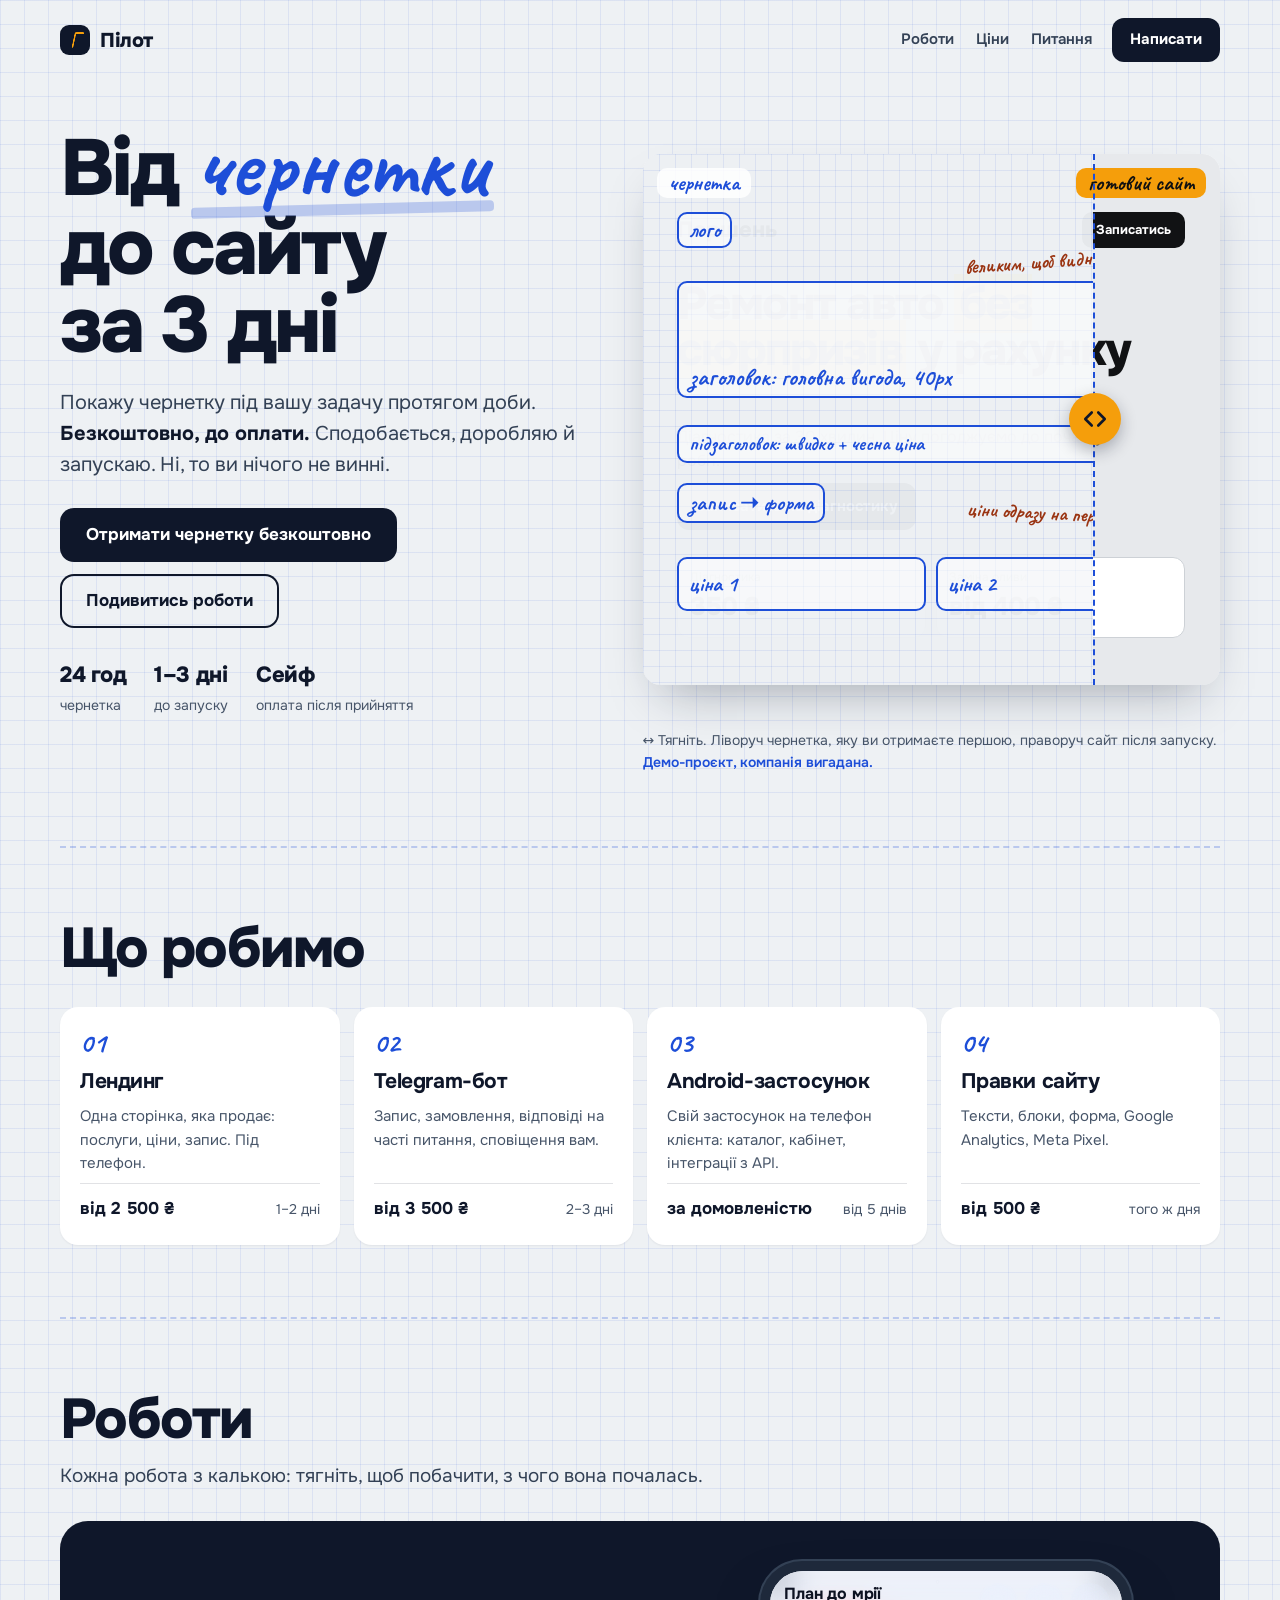
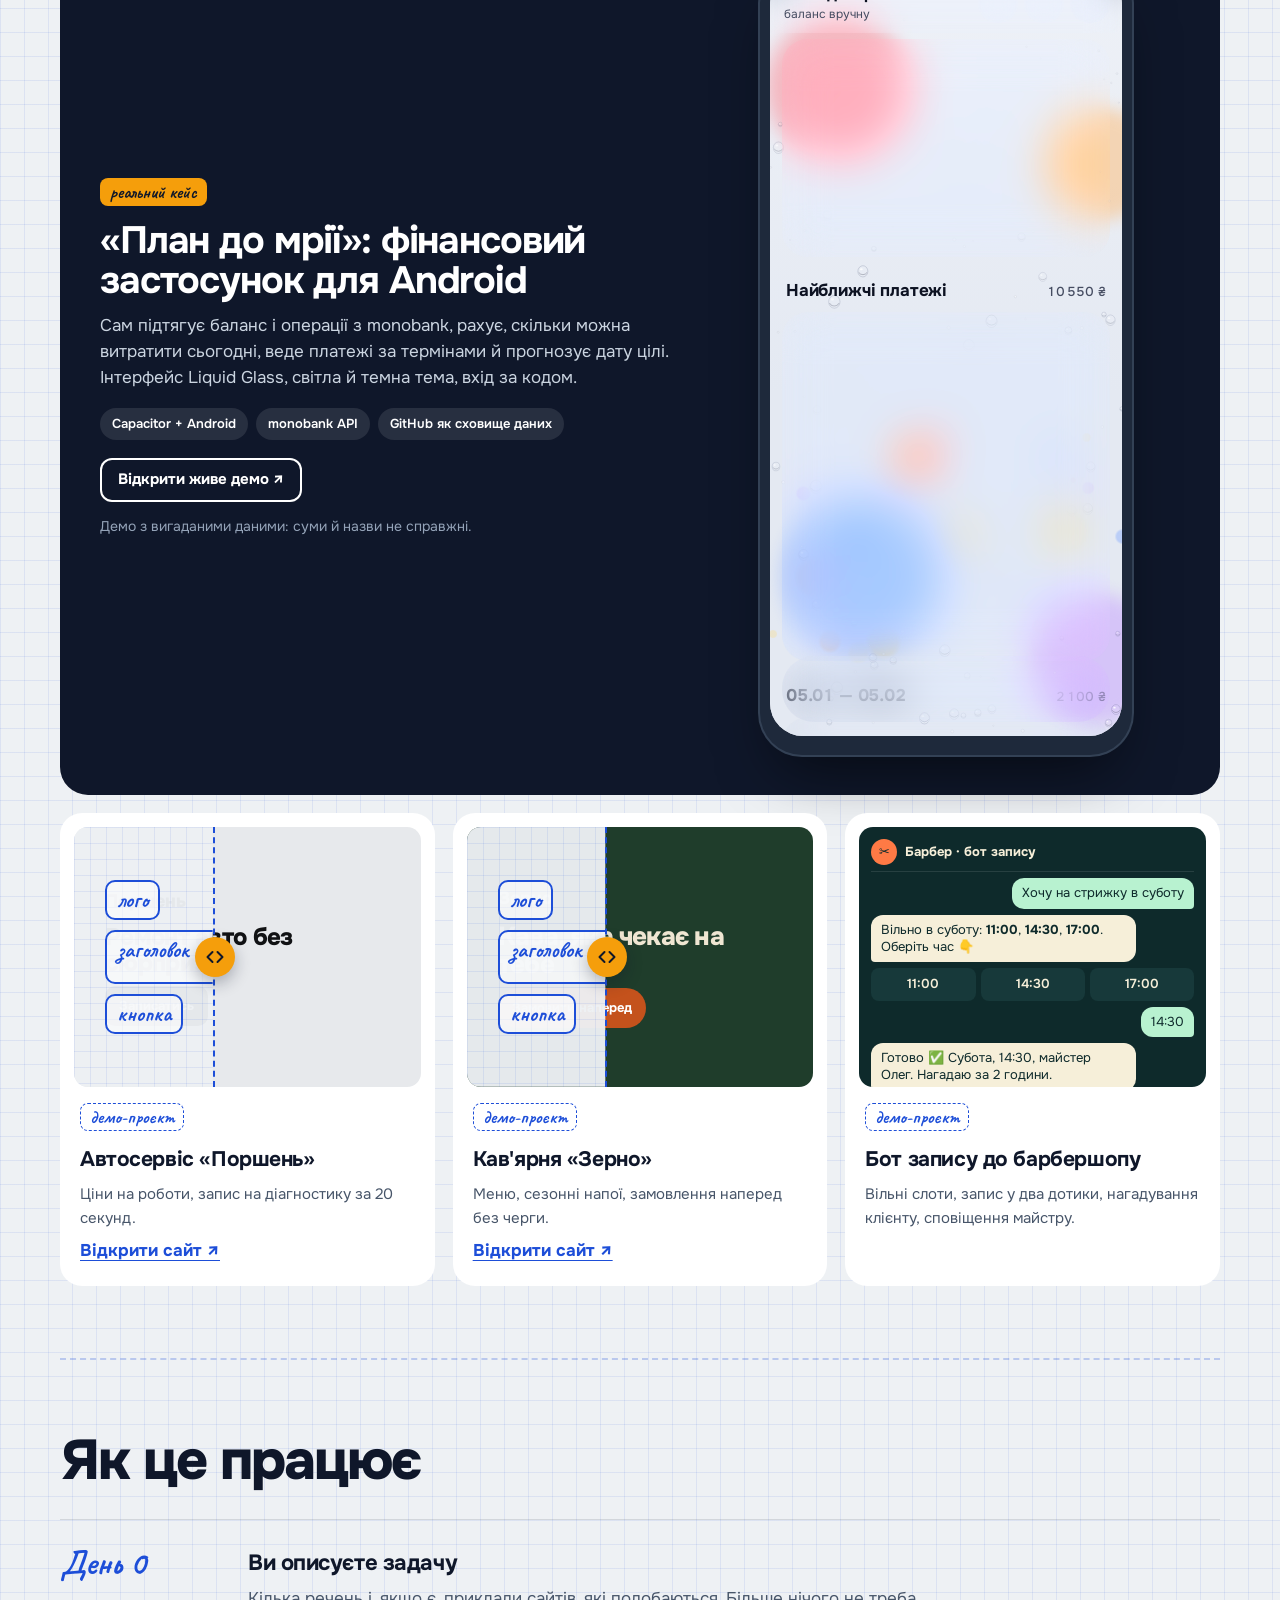
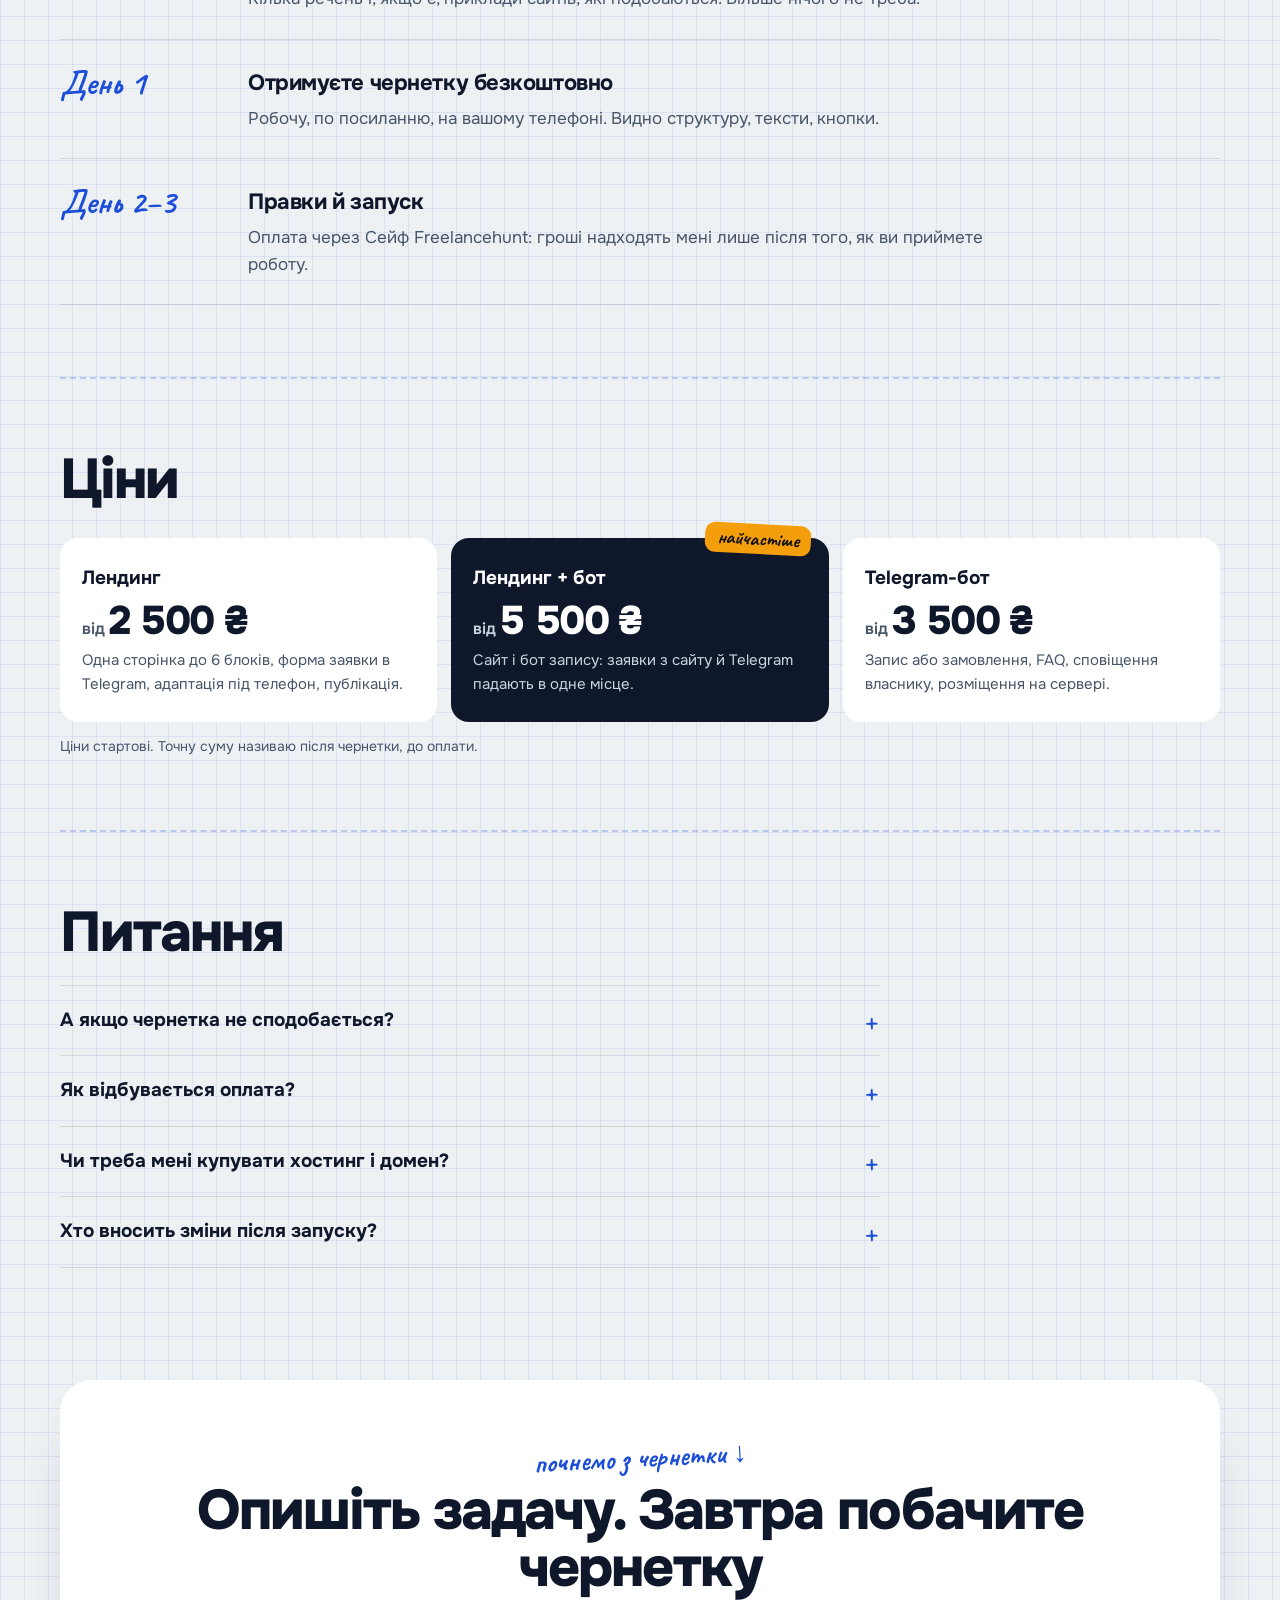
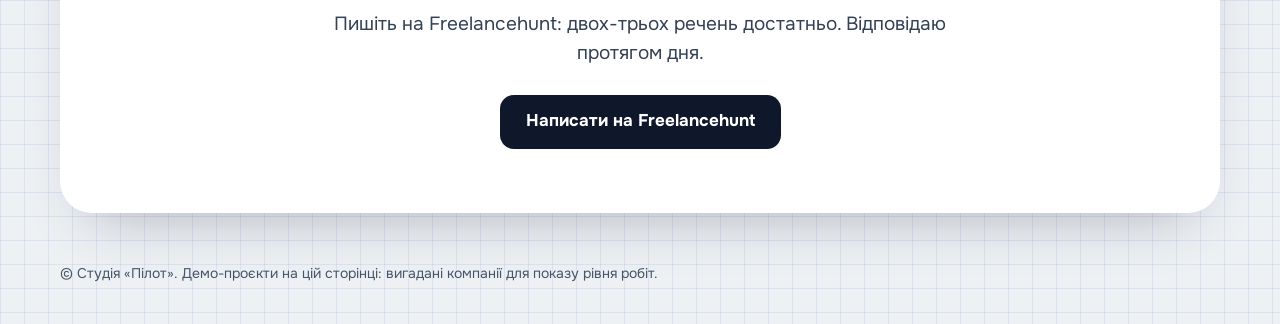
==== index.html @ ed615c6d "Портфоліо студії «Пілот»" ====
<!doctype html>
<html lang="uk">
<head>
<meta charset="utf-8">
<meta name="viewport" content="width=device-width, initial-scale=1">
<title>Пілот — лендинги, Telegram-боти та застосунки за 1–3 дні</title>
<meta name="description" content="Студія «Пілот»: лендинги від 2 500 ₴, Telegram-боти від 3 500 ₴, Android-застосунки. Безкоштовна чернетка під вашу задачу протягом доби — до оплати.">
<meta name="theme-color" content="#EEF1F4">
<link rel="preconnect" href="https://fonts.googleapis.com">
<link rel="preconnect" href="https://fonts.gstatic.com" crossorigin>
<link href="https://fonts.googleapis.com/css2?family=Onest:wght@400;500;600;700;800&family=Caveat:wght@600;700&display=swap" rel="stylesheet">
<link rel="stylesheet" href="assets/site.css">
</head>
<body>
<header class="nav wrap">
  <a class="logo" href="#top" aria-label="Пілот — на початок"><span class="logo-mark" aria-hidden="true"></span>Пілот</a>
  <nav aria-label="Розділи"><a href="#work">Роботи</a><a href="#price">Ціни</a><a href="#faq">Питання</a></nav>
  <a class="btn btn-sm" href="#contact">Написати</a>
</header>

<main id="top">
  <section class="hero wrap">
    <div class="hero-copy">
      <h1>Від <span class="pencil">чернетки</span> до&nbsp;сайту за&nbsp;3&nbsp;дні</h1>
      <p class="lead">Покажу чернетку під вашу задачу протягом доби. <b>Безкоштовно, до оплати.</b> Сподобається, доробляю й запускаю. Ні, то ви нічого не винні.</p>
      <div class="row">
        <a class="btn" href="#contact">Отримати чернетку безкоштовно</a>
        <a class="btn btn-ghost" href="#work">Подивитись роботи</a>
      </div>
      <ul class="facts" aria-label="Коротко">
        <li><b>24 год</b><span>чернетка</span></li>
        <li><b>1–3 дні</b><span>до запуску</span></li>
        <li><b>Сейф</b><span>оплата після прийняття</span></li>
      </ul>
    </div>

    <figure class="cmp cmp-hero" style="--x:52%" data-cmp>
      <div class="sheet final" aria-hidden="true">
        <div class="s-nav"><b>Поршень</b><span class="s-pill">Записатись</span></div>
        <div class="s-h">Ремонт авто <mark>без сюрпризів</mark> у рахунку</div>
        <div class="s-sub">Діагностика за 30 хвилин. Ціну погоджуємо до початку робіт.</div>
        <span class="s-btn">Записатись на діагностику</span>
        <div class="s-cards"><div><small>Діагностика</small><b>350 ₴</b></div><div><small>Заміна оливи</small><b>від 400 ₴</b></div></div>
      </div>
      <div class="sheet draft" aria-hidden="true">
        <div class="s-nav"><span class="w w-logo">лого</span><span class="w w-pill">кнопка</span></div>
        <div class="s-h w w-h">заголовок: головна вигода, 40px</div>
        <div class="s-sub w w-sub">підзаголовок: швидко + чесна ціна</div>
        <span class="w w-btn">запис ➝ форма</span>
        <div class="s-cards"><div class="w">ціна 1</div><div class="w">ціна 2</div></div>
        <span class="note n1">великим, щоб видно з телефона</span>
        <span class="note n2">ціни одразу на першому екрані!</span>
      </div>
      <span class="cmp-tag cmp-l">чернетка</span><span class="cmp-tag cmp-r">готовий сайт</span>
      <span class="cmp-handle" aria-hidden="true"><svg viewBox="0 0 24 24"><path d="m9 6-6 6 6 6M15 6l6 6-6 6"/></svg></span>
      <input class="cmp-range" type="range" min="0" max="100" value="52" aria-label="Порівняти чернетку і готовий сайт: ліворуч чернетка, праворуч готовий сайт">
    </figure>
    <p class="cmp-note">↔ Тягніть. Ліворуч чернетка, яку ви отримаєте першою, праворуч сайт після запуску. <i>Демо-проєкт, компанія вигадана.</i></p>
  </section>

  <section class="band wrap" id="services" aria-labelledby="s-h">
    <h2 id="s-h">Що робимо</h2>
    <ol class="services">
      <li><span class="num">01</span><b>Лендинг</b><p>Одна сторінка, яка продає: послуги, ціни, запис. Під телефон.</p><span class="meta"><b>від 2 500 ₴</b>1–2 дні</span></li>
      <li><span class="num">02</span><b>Telegram-бот</b><p>Запис, замовлення, відповіді на часті питання, сповіщення вам.</p><span class="meta"><b>від 3 500 ₴</b>2–3 дні</span></li>
      <li><span class="num">03</span><b>Android-застосунок</b><p>Свій застосунок на телефон клієнта: каталог, кабінет, інтеграції з API.</p><span class="meta"><b>за домовленістю</b>від 5 днів</span></li>
      <li><span class="num">04</span><b>Правки сайту</b><p>Тексти, блоки, форма, Google Analytics, Meta Pixel.</p><span class="meta"><b>від 500 ₴</b>того ж дня</span></li>
    </ol>
  </section>

  <section class="band wrap" id="work" aria-labelledby="w-h">
    <h2 id="w-h">Роботи</h2>
    <p class="band-lead">Кожна робота з калькою: тягніть, щоб побачити, з чого вона почалась.</p>

    <article class="case case-app">
      <div class="case-copy">
        <span class="origin real">реальний кейс</span>
        <h3>«План до мрії»: фінансовий застосунок для Android</h3>
        <p>Сам підтягує баланс і операції з monobank, рахує, скільки можна витратити сьогодні, веде платежі за термінами й прогнозує дату цілі. Інтерфейс Liquid Glass, світла й темна тема, вхід за кодом.</p>
        <ul class="stack"><li>Capacitor + Android</li><li>monobank API</li><li>GitHub як сховище даних</li></ul>
        <a class="btn btn-ghost btn-sm" href="app-demo/" target="_blank" rel="noopener">Відкрити живе демо ↗</a>
        <p class="fine">Демо з вигаданими даними: суми й назви не справжні.</p>
      </div>
      <div class="phone"><iframe src="app-demo/" title="Живе демо застосунку «План до мрії»" loading="lazy"></iframe></div>
    </article>

    <div class="cases">
      <article class="case-card">
        <figure class="cmp cmp-mini" style="--x:40%" data-cmp>
          <div class="sheet final mini-sto" aria-hidden="true"><b>Поршень</b><i>Ремонт авто без сюрпризів</i><span>Записатись</span></div>
          <div class="sheet draft mini-draft" aria-hidden="true"><b class="w">лого</b><i class="w">заголовок</i><span class="w">кнопка</span></div>
          <span class="cmp-handle" aria-hidden="true"><svg viewBox="0 0 24 24"><path d="m9 6-6 6 6 6M15 6l6 6-6 6"/></svg></span>
          <input class="cmp-range" type="range" min="0" max="100" value="40" aria-label="Автосервіс: чернетка і готовий сайт">
        </figure>
        <span class="origin">демо-проєкт</span>
        <h3>Автосервіс «Поршень»</h3>
        <p>Ціни на роботи, запис на діагностику за 20 секунд.</p>
        <a href="sto/" class="link">Відкрити сайт ↗</a>
      </article>
      <article class="case-card">
        <figure class="cmp cmp-mini" style="--x:40%" data-cmp>
          <div class="sheet final mini-coffee" aria-hidden="true"><b>Зерно</b><i>Кава, яка чекає на тебе</i><span>Замовити наперед</span></div>
          <div class="sheet draft mini-draft" aria-hidden="true"><b class="w">лого</b><i class="w">заголовок</i><span class="w">кнопка</span></div>
          <span class="cmp-handle" aria-hidden="true"><svg viewBox="0 0 24 24"><path d="m9 6-6 6 6 6M15 6l6 6-6 6"/></svg></span>
          <input class="cmp-range" type="range" min="0" max="100" value="40" aria-label="Кав'ярня: чернетка і готовий сайт">
        </figure>
        <span class="origin">демо-проєкт</span>
        <h3>Кав'ярня «Зерно»</h3>
        <p>Меню, сезонні напої, замовлення наперед без черги.</p>
        <a href="coffee/" class="link">Відкрити сайт ↗</a>
      </article>
      <article class="case-card case-bot">
        <div class="tg" role="img" aria-label="Приклад розмови з ботом запису до барбершопу">
          <div class="tg-top"><span class="tg-av">✂</span><b>Барбер · бот запису</b></div>
          <div class="tg-msg in">Хочу на стрижку в суботу</div>
          <div class="tg-msg out">Вільно в суботу: <b>11:00</b>, <b>14:30</b>, <b>17:00</b>. Оберіть час 👇</div>
          <div class="tg-kb"><span>11:00</span><span>14:30</span><span>17:00</span></div>
          <div class="tg-msg in">14:30</div>
          <div class="tg-msg out">Готово ✅ Субота, 14:30, майстер Олег. Нагадаю за 2 години.</div>
        </div>
        <span class="origin">демо-проєкт</span>
        <h3>Бот запису до барбершопу</h3>
        <p>Вільні слоти, запис у два дотики, нагадування клієнту, сповіщення майстру.</p>
      </article>
    </div>
  </section>

  <section class="band wrap" id="how" aria-labelledby="h-h">
    <h2 id="h-h">Як це працює</h2>
    <ol class="days">
      <li><span class="day">День 0</span><b>Ви описуєте задачу</b><p>Кілька речень і, якщо є, приклади сайтів, які подобаються. Більше нічого не треба.</p></li>
      <li><span class="day">День 1</span><b>Отримуєте чернетку безкоштовно</b><p>Робочу, по посиланню, на вашому телефоні. Видно структуру, тексти, кнопки.</p></li>
      <li><span class="day">День 2–3</span><b>Правки й запуск</b><p>Оплата через Сейф Freelancehunt: гроші надходять мені лише після того, як ви приймете роботу.</p></li>
    </ol>
  </section>

  <section class="band wrap" id="price" aria-labelledby="p-h">
    <h2 id="p-h">Ціни</h2>
    <div class="prices">
      <div class="price"><b>Лендинг</b><span class="sum">2 500 ₴</span><p>Одна сторінка до 6 блоків, форма заявки в Telegram, адаптація під телефон, публікація.</p></div>
      <div class="price price-main"><span class="badge">найчастіше</span><b>Лендинг + бот</b><span class="sum">5 500 ₴</span><p>Сайт і бот запису: заявки з сайту й Telegram падають в одне місце.</p></div>
      <div class="price"><b>Telegram-бот</b><span class="sum">3 500 ₴</span><p>Запис або замовлення, FAQ, сповіщення власнику, розміщення на сервері.</p></div>
    </div>
    <p class="fine">Ціни стартові. Точну суму називаю після чернетки, до оплати.</p>
  </section>

  <section class="band wrap" id="faq" aria-labelledby="f-h">
    <h2 id="f-h">Питання</h2>
    <div class="faq">
      <details><summary>А якщо чернетка не сподобається?</summary><p>Тоді ви нічого не платите. Чернетка потрібна, щоб ви побачили напрям до будь-яких зобов'язань.</p></details>
      <details><summary>Як відбувається оплата?</summary><p>Через Сейф Freelancehunt: ви резервуєте суму, а я отримую її лише після того, як ви приймете роботу.</p></details>
      <details><summary>Чи треба мені купувати хостинг і домен?</summary><p>Ні. Сайт можна розмістити безкоштовно. Якщо потрібен свій домен — підкажу і підключу (домен близько 300–500 ₴ на рік).</p></details>
      <details><summary>Хто вносить зміни після запуску?</summary><p>Дрібні правки протягом 14 днів після запуску безкоштовні. Далі від 500 ₴ за задачу.</p></details>
    </div>
  </section>

  <section class="final-cta wrap" id="contact" aria-labelledby="c-h">
    <span class="pencil-note" aria-hidden="true">почнемо з чернетки ↓</span>
    <h2 id="c-h">Опишіть задачу. Завтра побачите чернетку</h2>
    <p>Пишіть на Freelancehunt: двох-трьох речень достатньо. Відповідаю протягом дня.</p>
    <a class="btn" href="https://freelancehunt.com/" rel="noopener" data-contact>Написати на Freelancehunt</a>
  </section>
</main>

<footer class="wrap foot">© Студія «Пілот». Демо-проєкти на цій сторінці: вигадані компанії для показу рівня робіт.</footer>

<script src="assets/site.js" defer></script>
</body>
</html>
---- assets/site.css ----
:root {
  --paper: #EEF1F4;
  --paper-2: #E3E8EE;
  --grid: rgb(29 78 216 / .09);
  --ink: #0F172A;
  --ink-2: #334155;
  --mute: #475569;
  --pencil: #1D4ED8;
  --amber: #F59E0B;
  --white: #FFFFFF;
  --line: rgb(15 23 42 / .12);
  --hand: 'Caveat', cursive;
  --text: 'Onest', system-ui, sans-serif;
  --ease: cubic-bezier(.16, 1, .3, 1);
  --r: 18px;
}
* { box-sizing: border-box; margin: 0; padding: 0; }
html { scroll-behavior: smooth; -webkit-text-size-adjust: 100%; }
body {
  font: 17px/1.55 var(--text); color: var(--ink);
  background-color: var(--paper);
  background-image: linear-gradient(var(--grid) 1px, transparent 1px), linear-gradient(90deg, var(--grid) 1px, transparent 1px);
  background-size: 24px 24px;
}
::selection { background: var(--pencil); color: #fff; }
a { color: inherit; }
:focus-visible { outline: 3px solid var(--pencil); outline-offset: 3px; border-radius: 8px; }
.wrap { width: min(1160px, 100% - 32px); margin-inline: auto; }

/* ---- nav ---- */
.nav { display: flex; align-items: center; gap: 20px; padding: 18px 0; }
.logo { display: flex; align-items: center; gap: 10px; font-weight: 800; font-size: 20px; letter-spacing: -.02em; text-decoration: none; margin-right: auto; }
.logo-mark { width: 30px; height: 30px; border-radius: 9px; background: var(--ink); position: relative; }
.logo-mark::after { content: ''; position: absolute; inset: 7px 7px 7px 13px; border-left: 2.5px solid var(--amber); border-top: 2.5px solid var(--amber); border-radius: 2px; transform: skewX(-12deg); }
.nav nav { display: flex; gap: 22px; font-weight: 600; font-size: 15px; }
.nav nav a { text-decoration: none; color: var(--ink-2); }
.nav nav a:hover { color: var(--pencil); }
@media (max-width: 720px) { .nav nav { display: none; } }

/* ---- buttons ---- */
.btn { display: inline-flex; align-items: center; justify-content: center; gap: 8px; min-height: 54px; padding: 0 26px; border-radius: 14px; background: var(--ink); color: #fff; font-weight: 700; text-decoration: none; transition: transform .2s var(--ease), background-color .2s; }
.btn:hover { background: var(--pencil); }
.btn:active { transform: scale(.97); }
.btn-ghost { background: transparent; color: var(--ink); box-shadow: inset 0 0 0 2px var(--ink); }
.btn-ghost:hover { background: var(--ink); color: #fff; }
.btn-sm { min-height: 44px; padding: 0 18px; font-size: 15px; border-radius: 12px; }
.row { display: flex; flex-wrap: wrap; gap: 12px; }

/* ---- hero ---- */
.hero { display: grid; grid-template-columns: 1fr 1.08fr; gap: 48px; align-items: center; padding: 40px 0 72px; }
.hero h1 { font-size: clamp(42px, 6.2vw, 84px); line-height: .98; letter-spacing: -.04em; font-weight: 800; }
.pencil { font-family: var(--hand); font-weight: 700; color: var(--pencil); font-size: 1.15em; letter-spacing: 0; position: relative; white-space: nowrap; }
.pencil::after { content: ''; position: absolute; left: -2%; right: -2%; bottom: .08em; height: .12em; background: var(--pencil); opacity: .25; border-radius: 4px; transform: rotate(-1.5deg); }
.lead { font-size: 20px; color: var(--ink-2); margin: 22px 0 28px; max-width: 34em; }
.lead b { color: var(--ink); }
.facts { list-style: none; display: flex; gap: 28px; margin-top: 30px; flex-wrap: wrap; }
.facts b { display: block; font-size: 22px; font-weight: 800; letter-spacing: -.02em; }
.facts span { font-size: 14px; color: var(--mute); }
@media (max-width: 900px) {
  .hero { display: flex; flex-direction: column; gap: 18px; padding: 8px 0 48px; }
  .hero-copy { display: contents; }
  .hero h1 { order: 1; font-size: clamp(38px, 11vw, 56px); }
  .cmp-hero { order: 2; width: 100%; aspect-ratio: 1 / 1.12; }
  .cmp-note { order: 2; margin-top: 0; font-size: 13px; }
  .lead { order: 3; margin: 4px 0 0; font-size: 17px; }
  .hero .row { order: 4; }
  .hero .row .btn { flex: 1 1 auto; }
  .facts { order: 5; margin-top: 4px; gap: 10px; display: grid; grid-template-columns: repeat(3, 1fr); }
  .facts b { font-size: 18px; }
  .facts span { font-size: 12px; line-height: 1.25; display: block; }
  .cmp-tag { font-size: 18px; top: 10px; }
  .final .s-nav, .draft .s-nav { top: 17%; }
  .s-h { top: 29%; }
  .s-sub { top: 52%; right: 10%; }
  .s-btn, .w-btn { top: 63%; }
  .s-cards { top: 77%; }
  .n1 { top: 9%; display: none; }
  .n2 { top: 47%; right: 4%; max-width: 38%; }
}

/* ---- compare (signature) ---- */
.cmp { position: relative; border-radius: var(--r); overflow: hidden; box-shadow: 0 1px 0 rgb(255 255 255 / .8) inset, 0 24px 48px -20px rgb(15 23 42 / .35); touch-action: pan-y; user-select: none; }
.cmp-hero { aspect-ratio: 5 / 4.6; }
.sheet { position: absolute; inset: 0; }
.draft { clip-path: inset(0 calc(100% - var(--x)) 0 0); background: rgb(238 241 244 / .96); background-image: linear-gradient(var(--grid) 1px, transparent 1px), linear-gradient(90deg, var(--grid) 1px, transparent 1px); background-size: 16px 16px; color: var(--pencil); }
.cmp-handle { position: absolute; top: 0; bottom: 0; left: var(--x); width: 0; border-left: 2px dashed var(--pencil); pointer-events: none; }
.cmp-handle svg { position: absolute; top: 50%; left: 50%; width: 52px; height: 52px; padding: 13px; transform: translate(-50%, -50%); border-radius: 50%; background: var(--amber); fill: none; stroke: var(--ink); stroke-width: 2.4; stroke-linecap: round; stroke-linejoin: round; box-shadow: 0 6px 16px rgb(15 23 42 / .3); transition: transform .2s var(--ease); }
.cmp:hover .cmp-handle svg, .cmp-range:focus-visible ~ .cmp-handle svg { transform: translate(-50%, -50%) scale(1.08); }
.cmp-range { position: absolute; inset: 0; width: 100%; height: 100%; opacity: 0; cursor: ew-resize; -webkit-appearance: none; appearance: none; margin: 0; }
.cmp-range:focus-visible { opacity: 0; }
.cmp:has(.cmp-range:focus-visible) { outline: 3px solid var(--pencil); outline-offset: 3px; }
.cmp-tag { position: absolute; top: 14px; font: 700 22px/1 var(--hand); padding: 4px 12px; border-radius: 10px; pointer-events: none; }
.cmp-l { left: 14px; color: var(--pencil); background: rgb(255 255 255 / .85); }
.cmp-r { right: 14px; color: #111; background: var(--amber); }
.cmp-note { font-size: 14px; color: var(--mute); margin-top: -36px; grid-column: 2; }
.cmp-note i { font-style: normal; color: var(--pencil); font-weight: 600; }

/* hero sheet: final (СТО) */
.final { background: #E7E9EC; color: #111214; font-family: var(--text); }
.final .s-nav, .draft .s-nav { position: absolute; left: 6%; right: 6%; top: 11%; display: flex; justify-content: space-between; align-items: center; }
.final .s-nav b { font-weight: 800; font-size: clamp(16px, 2vw, 22px); }
.s-pill { background: #111214; color: #fff; font-weight: 700; font-size: 13px; padding: 8px 14px; border-radius: 10px; }
.s-h { position: absolute; left: 6%; right: 8%; top: 24%; font-size: clamp(26px, 3.6vw, 46px); line-height: 1; font-weight: 800; letter-spacing: -.04em; }
.s-h mark { background: #FFC21A; color: inherit; padding: 0 .1em; }
.s-sub { position: absolute; left: 6%; right: 20%; top: 51%; font-size: clamp(13px, 1.3vw, 16px); color: #55575E; }
.s-btn { position: absolute; left: 6%; top: 62%; background: #111214; color: #fff; font-weight: 700; font-size: clamp(13px, 1.2vw, 15px); padding: 12px 18px; border-radius: 12px; }
.s-cards { position: absolute; left: 6%; right: 6%; top: 76%; display: grid; grid-template-columns: 1fr 1fr; gap: 10px; }
.final .s-cards div { background: #fff; border-radius: 12px; padding: 10px 12px; border: 1px solid #CDD1D6; }
.final .s-cards small { display: block; color: #55575E; font-size: 12px; }
.final .s-cards b { font-size: clamp(18px, 2vw, 26px); font-weight: 800; letter-spacing: -.02em; }
/* hero sheet: draft */
.w { font: 700 clamp(17px, 1.9vw, 22px)/1.1 var(--hand); color: var(--pencil); border: 2px solid var(--pencil); border-radius: 10px; padding: 6px 10px; background: rgb(255 255 255 / .55); }
.w-logo, .w-pill { padding: 4px 10px; }
.draft .s-h.w { height: 22%; display: flex; align-items: flex-end; font-size: clamp(18px, 2.1vw, 24px); letter-spacing: 0; }
.draft .s-sub.w { color: var(--pencil); font-size: clamp(16px, 1.7vw, 20px); }
.w-btn { position: absolute; left: 6%; top: 62%; }
.draft .s-cards .w { height: 54px; display: flex; align-items: center; }
.note { position: absolute; font: 700 clamp(16px, 1.7vw, 20px)/1.1 var(--hand); color: #9A3412; transform: rotate(-4deg); }
.n1 { right: 6%; top: 18%; max-width: 40%; text-align: right; }
.n2 { right: 6%; top: 66%; max-width: 44%; text-align: right; transform: rotate(3deg); }

/* ---- bands ---- */
.band { padding: 72px 0; border-top: 2px dashed rgb(29 78 216 / .25); }
.band h2, .final-cta h2 { font-size: clamp(32px, 4.4vw, 56px); line-height: 1.02; letter-spacing: -.035em; font-weight: 800; margin-bottom: 14px; }
.band-lead { color: var(--ink-2); font-size: 19px; margin-bottom: 30px; max-width: 40em; }

.services { list-style: none; display: grid; grid-template-columns: repeat(4, 1fr); gap: 14px; margin-top: 30px; }
.services li { background: var(--white); border-radius: var(--r); padding: 22px 20px; display: flex; flex-direction: column; gap: 8px; box-shadow: 0 1px 2px rgb(15 23 42 / .06); }
.services .num { font: 700 28px/1 var(--hand); color: var(--pencil); }
.services li > b { font-size: 21px; letter-spacing: -.02em; }
.services p { color: var(--mute); font-size: 15px; flex: 1; }
.services .meta { display: flex; justify-content: space-between; align-items: baseline; gap: 8px; padding-top: 12px; border-top: 1px solid var(--line); font-size: 14px; color: var(--mute); }
.services .meta b { color: var(--ink); font-size: 17px; }
@media (max-width: 980px) { .services { grid-template-columns: 1fr 1fr; } }
@media (max-width: 560px) { .services { grid-template-columns: 1fr; } }

/* ---- cases ---- */
.origin { display: inline-block; font: 700 18px/1 var(--hand); color: var(--pencil); border: 1.5px dashed var(--pencil); border-radius: 8px; padding: 4px 9px; }
.origin.real { color: var(--ink); background: var(--amber); border-color: var(--amber); }
.case-app { display: grid; grid-template-columns: 1.1fr .9fr; gap: 40px; align-items: center; background: var(--ink); color: #fff; border-radius: 28px; padding: 40px; margin-bottom: 18px; }
.case-app h3 { font-size: clamp(26px, 3vw, 38px); line-height: 1.05; letter-spacing: -.03em; margin: 14px 0 12px; }
.case-app p { color: #CBD5E1; }
.case-app .btn-ghost { color: #fff; box-shadow: inset 0 0 0 2px #fff; margin-top: 18px; }
.case-app .btn-ghost:hover { background: #fff; color: var(--ink); }
.case-app .fine { color: #94A3B8; }
.stack { list-style: none; display: flex; flex-wrap: wrap; gap: 8px; margin-top: 16px; }
.stack li { font-size: 13px; font-weight: 600; padding: 6px 12px; border-radius: 20px; background: rgb(255 255 255 / .1); }
.phone { justify-self: center; width: min(372px, 100%); aspect-ratio: 9 / 19; border-radius: 42px; padding: 10px; background: #1E293B; box-shadow: 0 0 0 2px #334155, 0 30px 60px -20px rgb(0 0 0 / .6); }
.phone iframe { width: 100%; height: 100%; border: 0; border-radius: 33px; background: #0A0F1F; }
@media (max-width: 900px) { .case-app { grid-template-columns: 1fr; padding: 26px 20px; } }

.cases { display: grid; grid-template-columns: repeat(3, 1fr); gap: 18px; }
.case-card { background: var(--white); border-radius: 22px; padding: 14px 14px 22px; display: flex; flex-direction: column; gap: 8px; align-items: flex-start; }
.case-card h3 { font-size: 21px; letter-spacing: -.02em; margin-top: 4px; padding: 0 6px; }
.case-card p { color: var(--mute); font-size: 15px; padding: 0 6px; }
.case-card .origin { margin: 8px 6px 0; }
.link { font-weight: 700; color: var(--pencil); padding: 0 6px; text-underline-offset: 4px; }
.cmp-mini { width: 100%; aspect-ratio: 4 / 3; box-shadow: none; border-radius: 14px; }
.cmp-mini .cmp-handle svg { width: 40px; height: 40px; padding: 10px; }
.mini-sto, .mini-coffee, .mini-draft { display: flex; flex-direction: column; justify-content: center; gap: 10px; padding: 0 9%; }
.mini-sto b, .mini-coffee b { font-weight: 800; font-size: 18px; }
.mini-sto i, .mini-coffee i { font-style: normal; font-weight: 800; font-size: 24px; line-height: 1.05; letter-spacing: -.03em; }
.mini-sto span, .mini-coffee span { align-self: flex-start; font-weight: 700; font-size: 13px; padding: 10px 14px; border-radius: 10px; }
.mini-sto { background: #E7E9EC; color: #111214; }
.mini-sto span { background: #111214; color: #fff; }
.mini-coffee { background: #1F3D2B; color: #EFE6D2; }
.mini-coffee i { font-size: 26px; }
.mini-coffee span { background: #C4521C; color: #fff; border-radius: 20px; }
.mini-draft .w { align-self: flex-start; font-style: normal; }
.mini-draft i.w { width: 80%; height: 54px; }
@media (max-width: 980px) { .cases { grid-template-columns: 1fr 1fr; } }
@media (max-width: 640px) { .cases { grid-template-columns: 1fr; } }

/* bot chat */
.tg { width: 100%; aspect-ratio: 4 / 3; border-radius: 14px; background: #0E2A2B; padding: 12px; display: flex; flex-direction: column; gap: 6px; overflow: hidden; font-size: 13px; }
.tg-top { display: flex; align-items: center; gap: 8px; color: #F6EFD9; padding-bottom: 6px; border-bottom: 1px solid rgb(255 255 255 / .1); }
.tg-av { width: 26px; height: 26px; border-radius: 50%; background: #FF7A45; display: grid; place-items: center; color: #0E2A2B; font-size: 13px; }
.tg-msg { max-width: 82%; padding: 7px 10px; border-radius: 12px; line-height: 1.3; }
.tg-msg.in { align-self: flex-end; background: #B8F2D0; color: #0E2A2B; border-bottom-right-radius: 4px; }
.tg-msg.out { align-self: flex-start; background: #F6EFD9; color: #0E2A2B; border-bottom-left-radius: 4px; }
.tg-kb { display: flex; gap: 5px; }
.tg-kb span { flex: 1; text-align: center; padding: 6px; border-radius: 8px; background: #17393A; color: #F6EFD9; font-weight: 600; }

/* ---- days ---- */
.days { list-style: none; display: grid; gap: 0; margin-top: 30px; }
.days li { display: grid; grid-template-columns: 160px 1fr; gap: 6px 28px; padding: 26px 0; border-top: 1px solid var(--line); }
.days li:last-child { border-bottom: 1px solid var(--line); }
.days .day { grid-row: span 2; font: 700 34px/1 var(--hand); color: var(--pencil); }
.days b { font-size: 22px; letter-spacing: -.02em; }
.days p { color: var(--mute); max-width: 44em; }
@media (max-width: 640px) { .days li { grid-template-columns: 1fr; } .days .day { grid-row: auto; } }

/* ---- prices ---- */
.prices { display: grid; grid-template-columns: repeat(3, 1fr); gap: 14px; margin-top: 30px; align-items: stretch; }
.price { position: relative; background: var(--white); border-radius: var(--r); padding: 26px 22px; display: flex; flex-direction: column; gap: 8px; }
.price b { font-size: 19px; }
.price .sum { font-size: 40px; font-weight: 800; letter-spacing: -.035em; line-height: 1; }
.price .sum::before { content: 'від '; font-size: 16px; font-weight: 600; color: var(--mute); letter-spacing: 0; }
.price p { color: var(--mute); font-size: 15px; }
.price-main { background: var(--ink); color: #fff; }
.price-main p, .price-main .sum::before { color: #CBD5E1; }
.badge { position: absolute; top: -14px; right: 18px; font: 700 20px/1 var(--hand); background: var(--amber); color: #111; padding: 5px 12px; border-radius: 10px; transform: rotate(3deg); }
.fine { font-size: 14px; color: var(--mute); margin-top: 14px; }
@media (max-width: 860px) { .prices { grid-template-columns: 1fr; } }

/* ---- faq ---- */
.faq { margin-top: 24px; max-width: 820px; }
.faq details { border-top: 1px solid var(--line); }
.faq details:last-child { border-bottom: 1px solid var(--line); }
.faq summary { cursor: pointer; list-style: none; padding: 20px 40px 20px 0; font-weight: 700; font-size: 19px; position: relative; }
.faq summary::-webkit-details-marker { display: none; }
.faq summary::after { content: '+'; position: absolute; right: 4px; top: 50%; transform: translateY(-50%); font: 700 30px/1 var(--hand); color: var(--pencil); transition: transform .25s var(--ease); }
.faq details[open] summary::after { transform: translateY(-50%) rotate(45deg); }
.faq details p { color: var(--ink-2); padding: 0 0 20px; max-width: 46em; }

/* ---- final ---- */
.final-cta { position: relative; margin: 40px auto 30px; padding: 64px 40px; border-radius: 32px; background: var(--white); text-align: center; box-shadow: 0 30px 60px -30px rgb(15 23 42 / .3); }
.final-cta p { color: var(--ink-2); font-size: 19px; margin: 0 auto 26px; max-width: 34em; }
.pencil-note { display: block; font: 700 28px/1 var(--hand); color: var(--pencil); transform: rotate(-3deg); margin-bottom: 10px; }
.foot { padding: 20px 0 40px; font-size: 14px; color: var(--mute); }

/* motion */
@media (prefers-reduced-motion: no-preference) {
  .cmp-hero.hint .cmp-handle, .cmp-hero.hint .draft { transition: left 1.1s var(--ease), clip-path 1.1s var(--ease); }
}
@media (prefers-reduced-motion: reduce) { html { scroll-behavior: auto; } * { transition: none !important; animation: none !important; } }
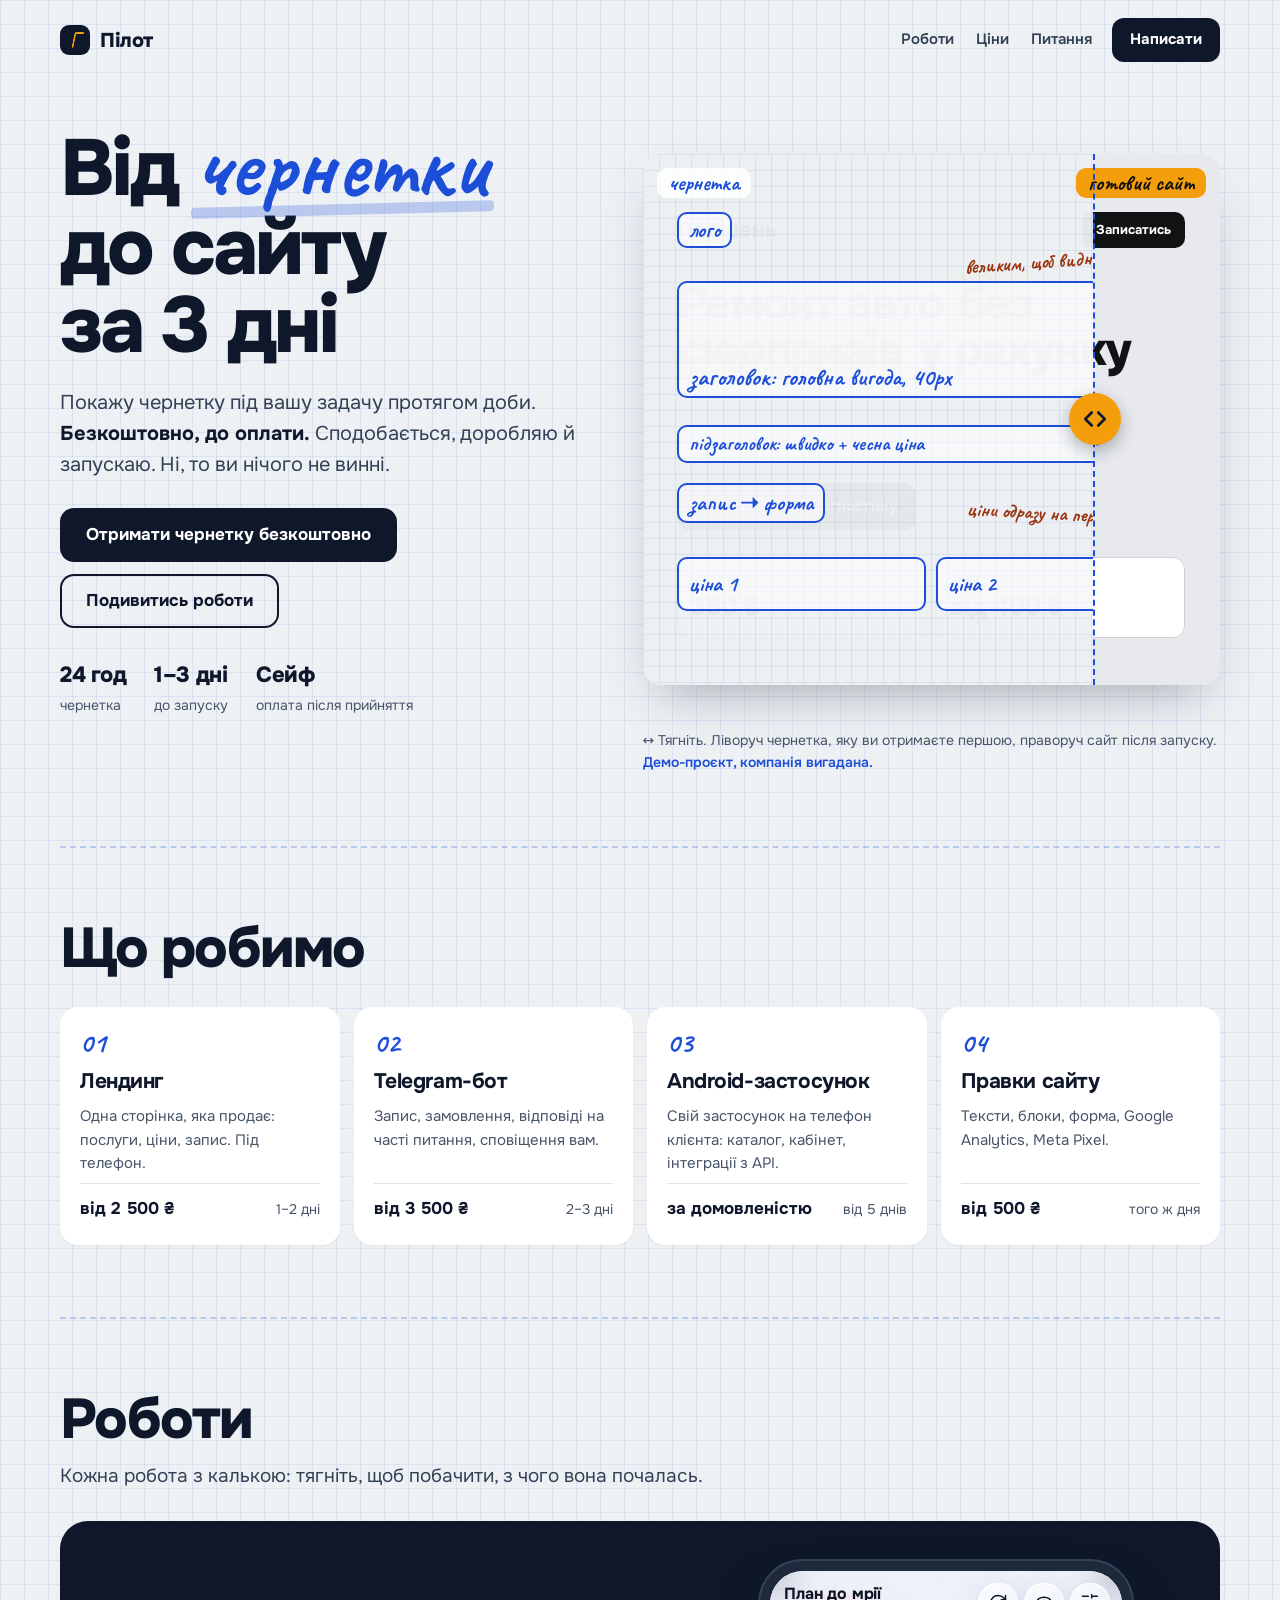
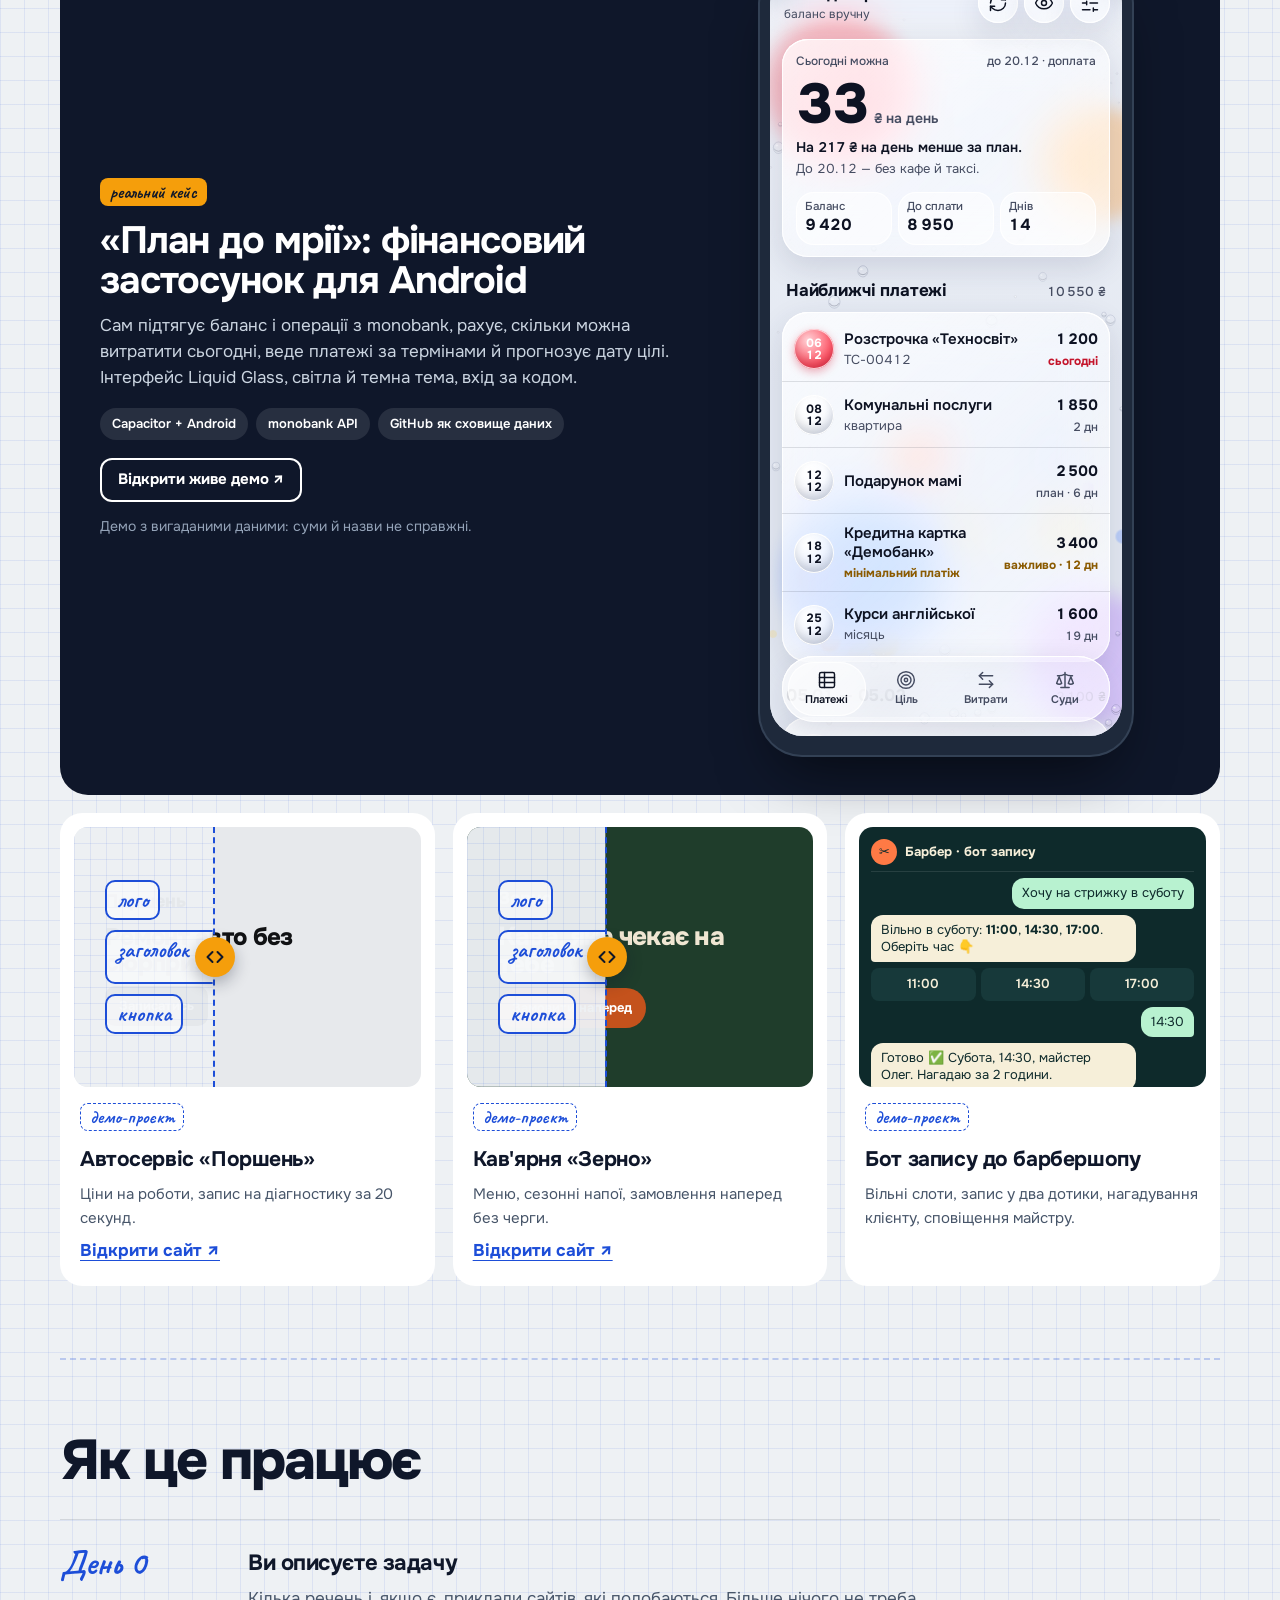
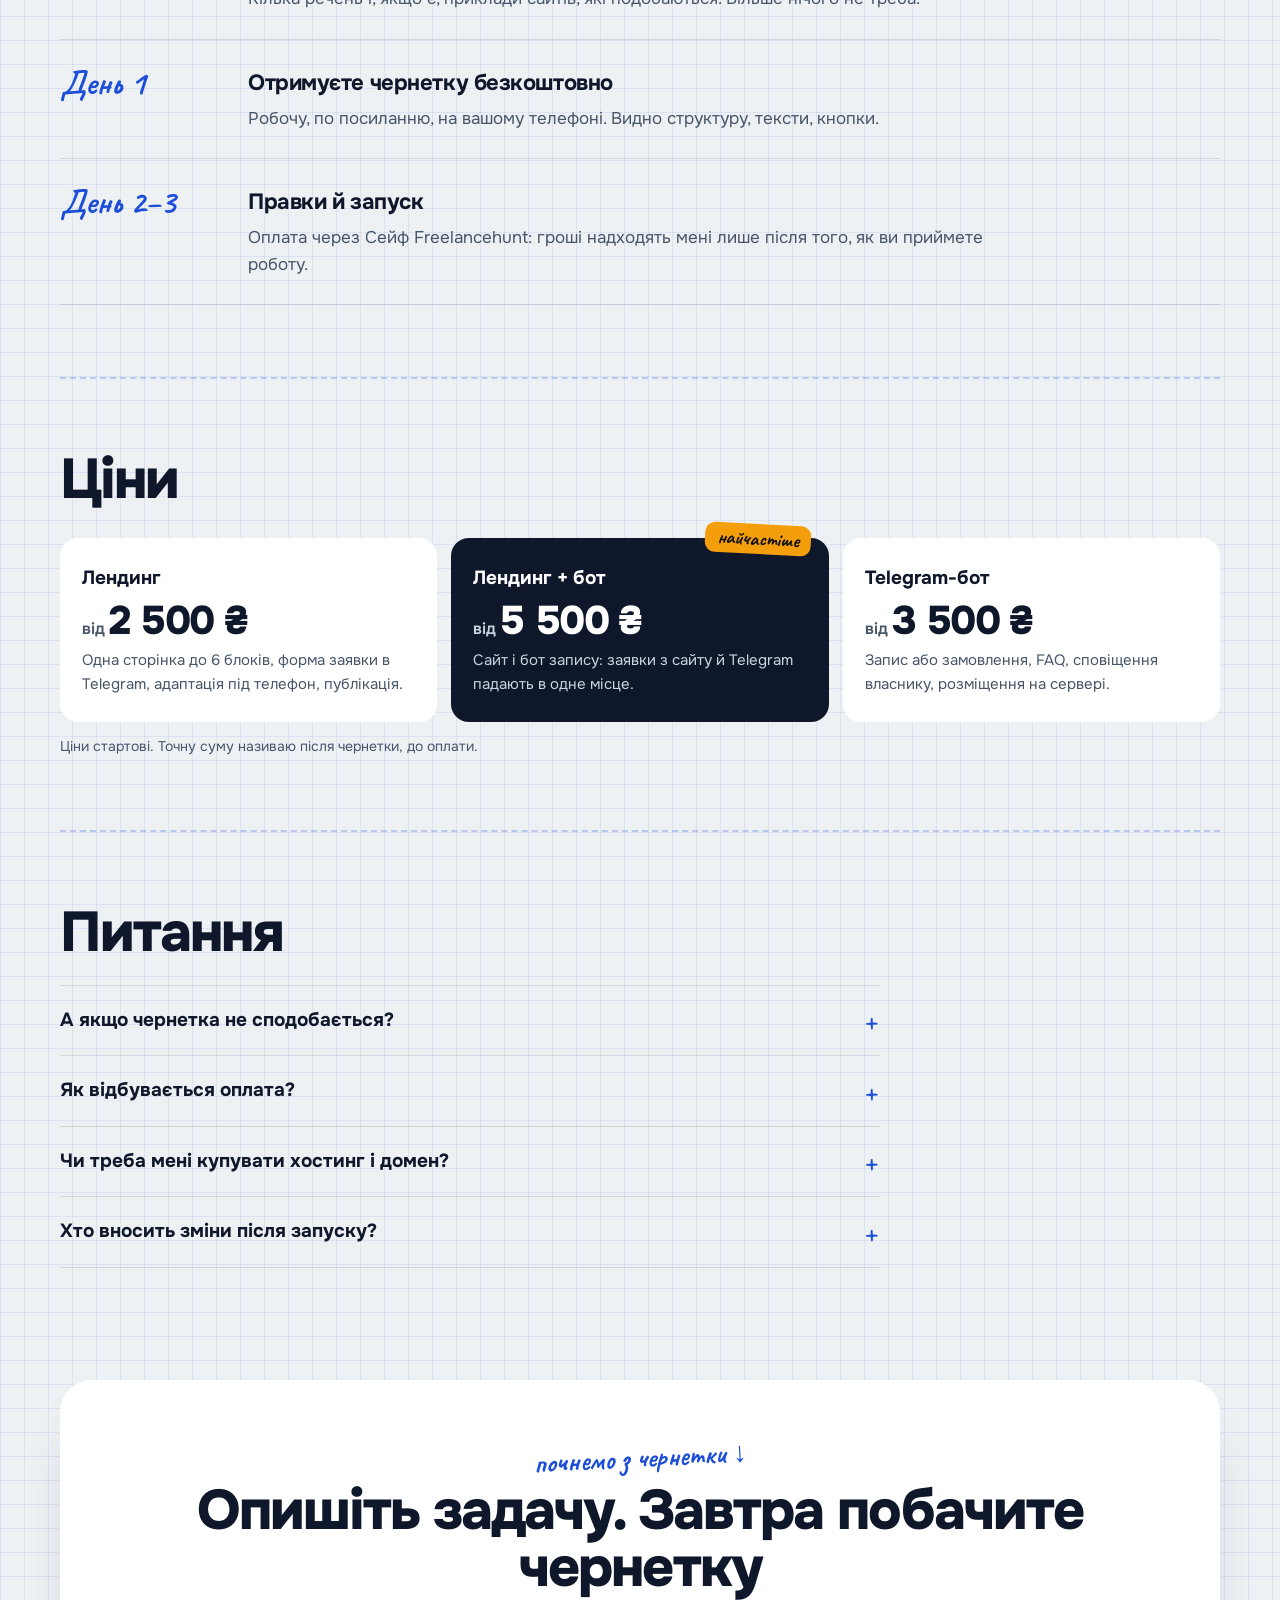
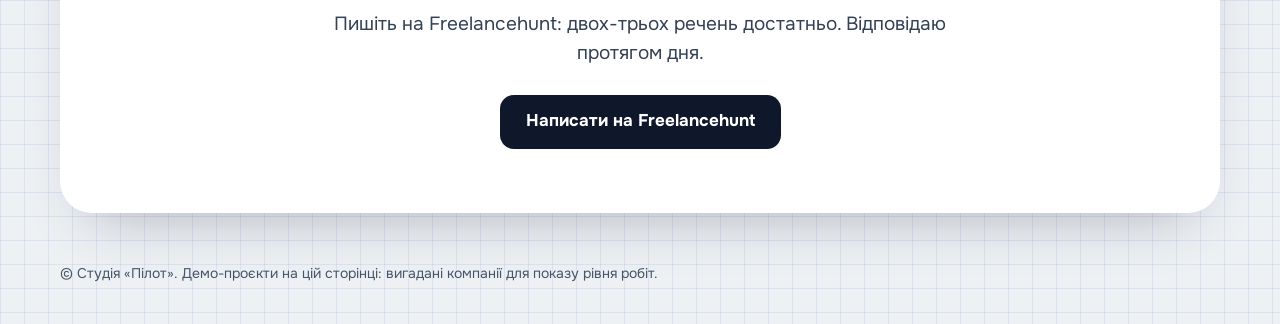
==== commit 11cf992c: "Посилання на профіль Freelancehunt" ====
--- a/index.html
+++ b/index.html
@@ -158,7 +158,7 @@
     <span class="pencil-note" aria-hidden="true">почнемо з чернетки ↓</span>
     <h2 id="c-h">Опишіть задачу. Завтра побачите чернетку</h2>
     <p>Пишіть на Freelancehunt: двох-трьох речень достатньо. Відповідаю протягом дня.</p>
-    <a class="btn" href="https://freelancehunt.com/" rel="noopener" data-contact>Написати на Freelancehunt</a>
+    <a class="btn" href="https://freelancehunt.com/freelancer/Hazrin.html" target="_blank" rel="noopener" data-contact>Написати на Freelancehunt</a>
   </section>
 </main>
 
